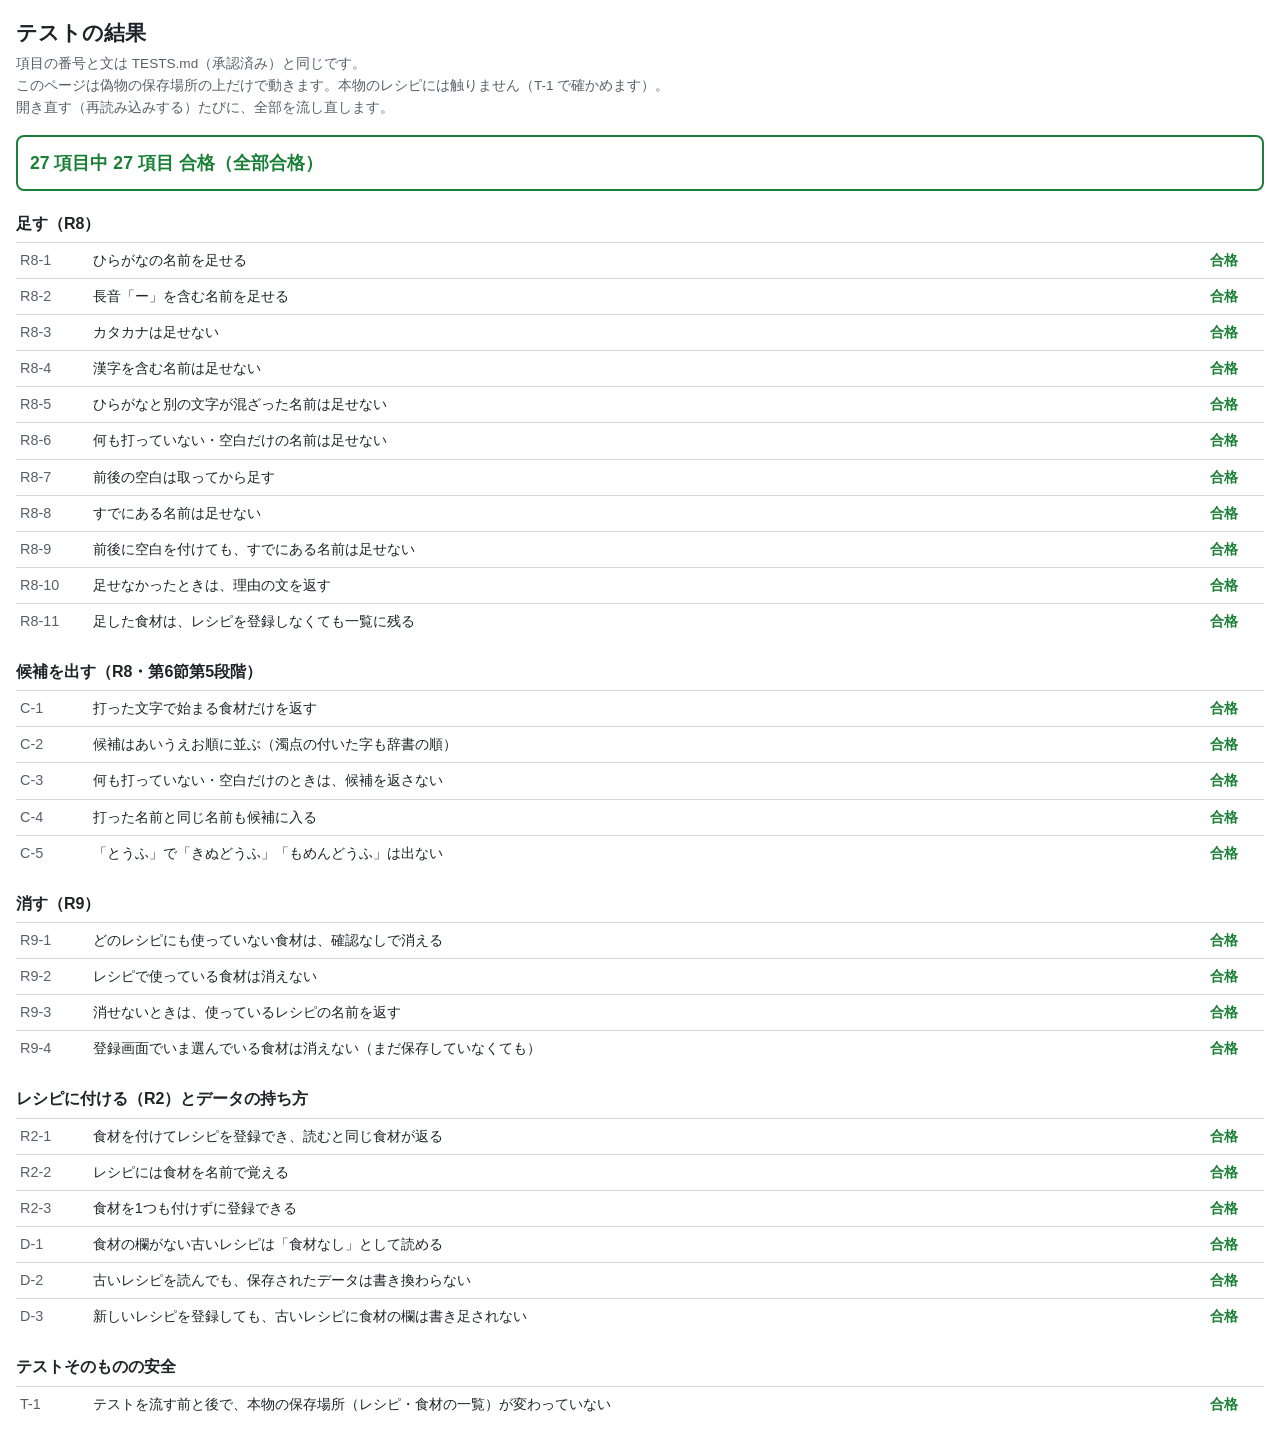
==== tests.html @ 420ade6e "テストを実行可能に整備し、R2,8,9についてテストを実行し、合格した" ====
<!doctype html>
<html lang="ja">
<head>
  <meta charset="utf-8">
  <meta name="viewport" content="width=device-width, initial-scale=1">
  <title>レシピ — テストの結果</title>
  <style>
    :root { --ok: #1a7f37; --ng: #cf222e; --skip: #9a6700; --line: #d0d7de; --sub: #57606a; --bg: #ffffff; --fg: #1f2328; }
    @media (prefers-color-scheme: dark) {
      :root { --ok: #3fb950; --ng: #f85149; --skip: #d29922; --line: #30363d; --sub: #8b949e; --bg: #0d1117; --fg: #e6edf3; }
    }
    body { font-family: -apple-system, "Hiragino Sans", sans-serif; margin: 0; padding: 16px; background: var(--bg); color: var(--fg); line-height: 1.6; }
    h1 { font-size: 1.3rem; margin: 0 0 4px; }
    .note { color: var(--sub); font-size: 0.85rem; margin: 0 0 16px; }
    .summary { font-size: 1.1rem; font-weight: bold; padding: 12px; border-radius: 8px; border: 2px solid; margin-bottom: 20px; }
    .summary.ok { border-color: var(--ok); color: var(--ok); }
    .summary.ng { border-color: var(--ng); color: var(--ng); }
    h2 { font-size: 1rem; margin: 20px 0 6px; }
    table { width: 100%; border-collapse: collapse; font-size: 0.9rem; }
    td { border-top: 1px solid var(--line); padding: 6px 4px; vertical-align: top; }
    td.id { white-space: nowrap; width: 4.5em; color: var(--sub); }
    td.mark { white-space: nowrap; width: 3.5em; font-weight: bold; }
    .pass { color: var(--ok); } .fail { color: var(--ng); } .skip { color: var(--skip); }
    .detail { display: block; color: var(--ng); font-size: 0.8rem; }
  </style>
</head>
<body>
  <h1>テストの結果</h1>
  <p class="note">
    項目の番号と文は TESTS.md（承認済み）と同じです。<br>
    このページは偽物の保存場所の上だけで動きます。本物のレシピには触りません（T-1 で確かめます）。<br>
    開き直す（再読み込みする）たびに、全部を流し直します。
  </p>
  <div id="summary" class="summary"></div>
  <div id="results"></div>

  <script src="storage.js"></script>
  <script src="tests.js"></script>
  <script>
    const results = runAllTests(localStorage);
    const counted = results.filter((r) => r.status !== "skip");
    const passed = counted.filter((r) => r.status === "pass").length;
    const allOk = passed === counted.length;

    const summary = document.getElementById("summary");
    summary.className = "summary " + (allOk ? "ok" : "ng");
    summary.textContent = `${counted.length} 項目中 ${passed} 項目 合格` + (allOk ? "（全部合格）" : "（不合格あり）");

    const MARK = { pass: "合格", fail: "不合格", skip: "未確認" };
    const area = document.getElementById("results");
    let table = null;
    let group = null;
    for (const r of results) {
      if (r.group !== group) {
        group = r.group;
        const h = document.createElement("h2");
        h.textContent = group;
        table = document.createElement("table");
        area.append(h, table);
      }
      const tr = table.insertRow();
      const id = tr.insertCell(); id.className = "id"; id.textContent = r.id;
      const what = tr.insertCell(); what.textContent = r.what;
      if (r.detail) {
        const d = document.createElement("span");
        d.className = "detail";
        d.textContent = r.detail;
        what.append(d);
      }
      const mark = tr.insertCell(); mark.className = "mark " + r.status; mark.textContent = MARK[r.status];
    }
  </script>
</body>
</html>
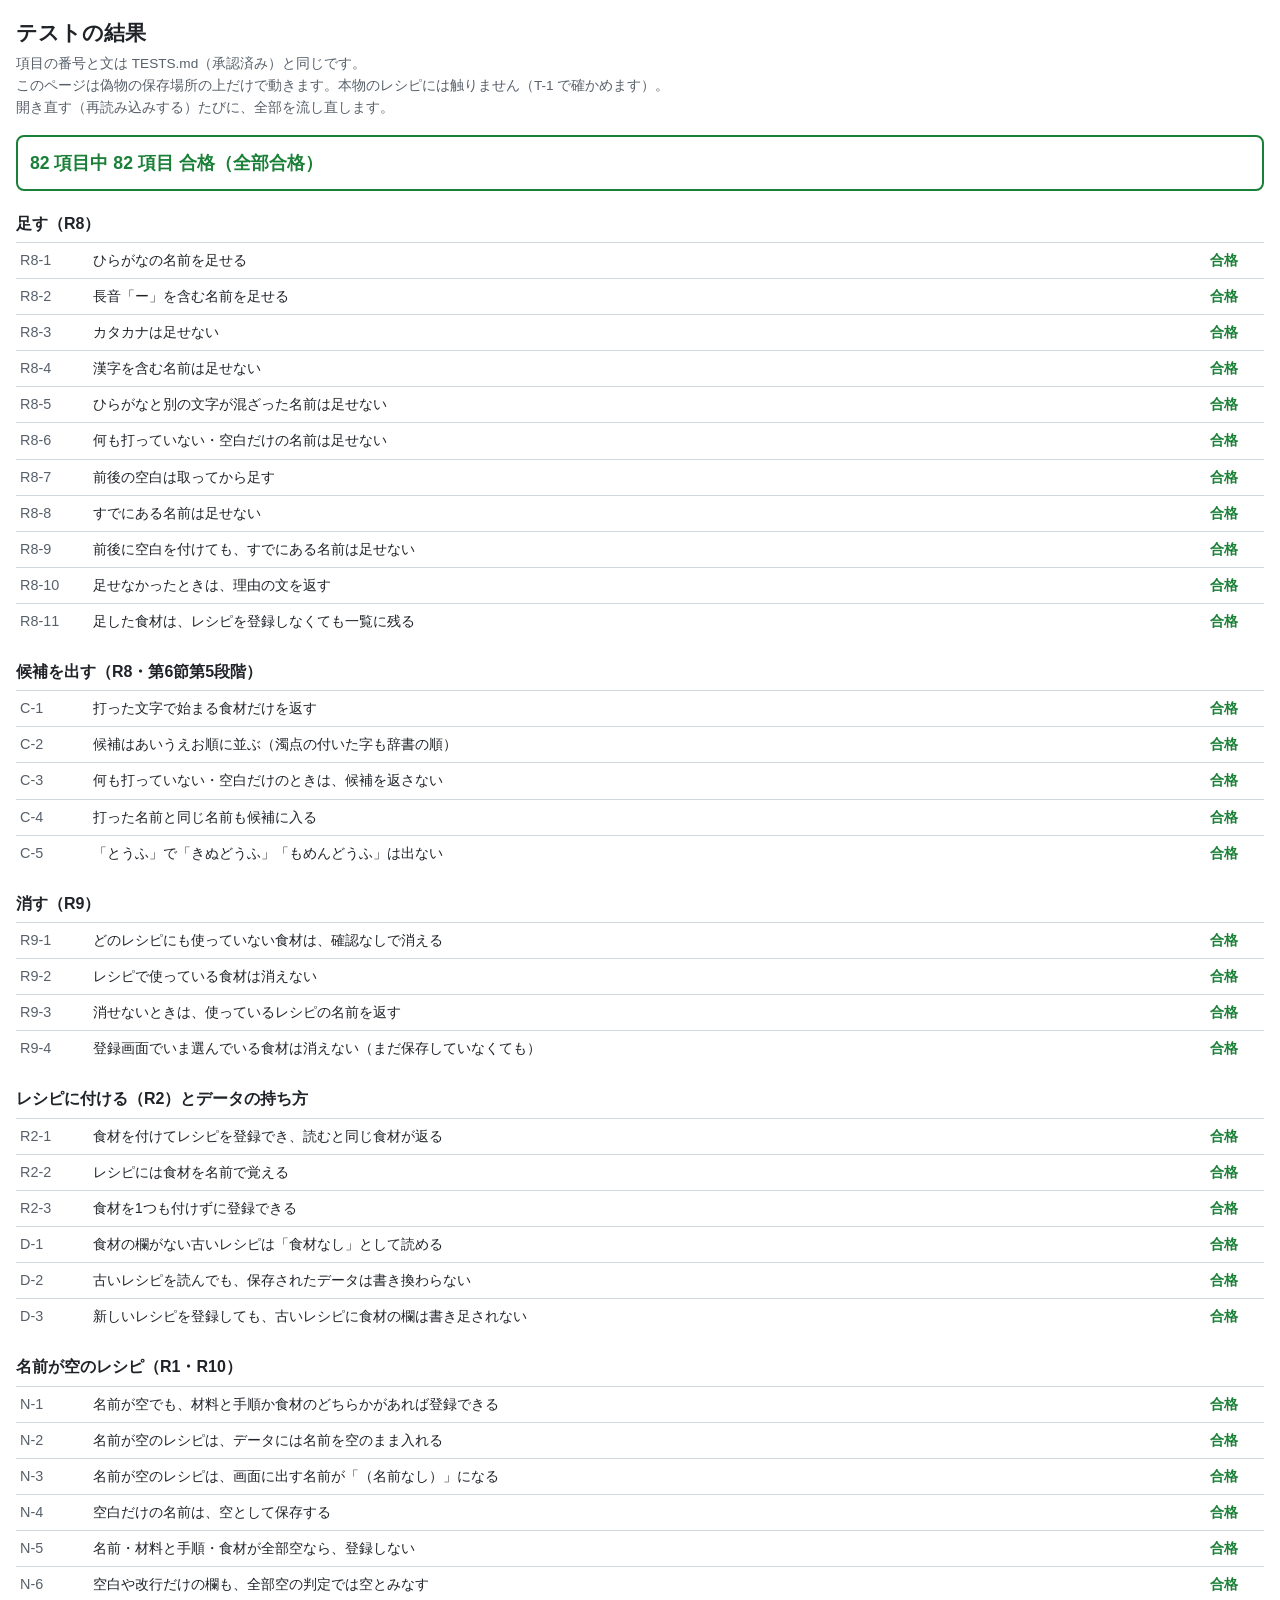
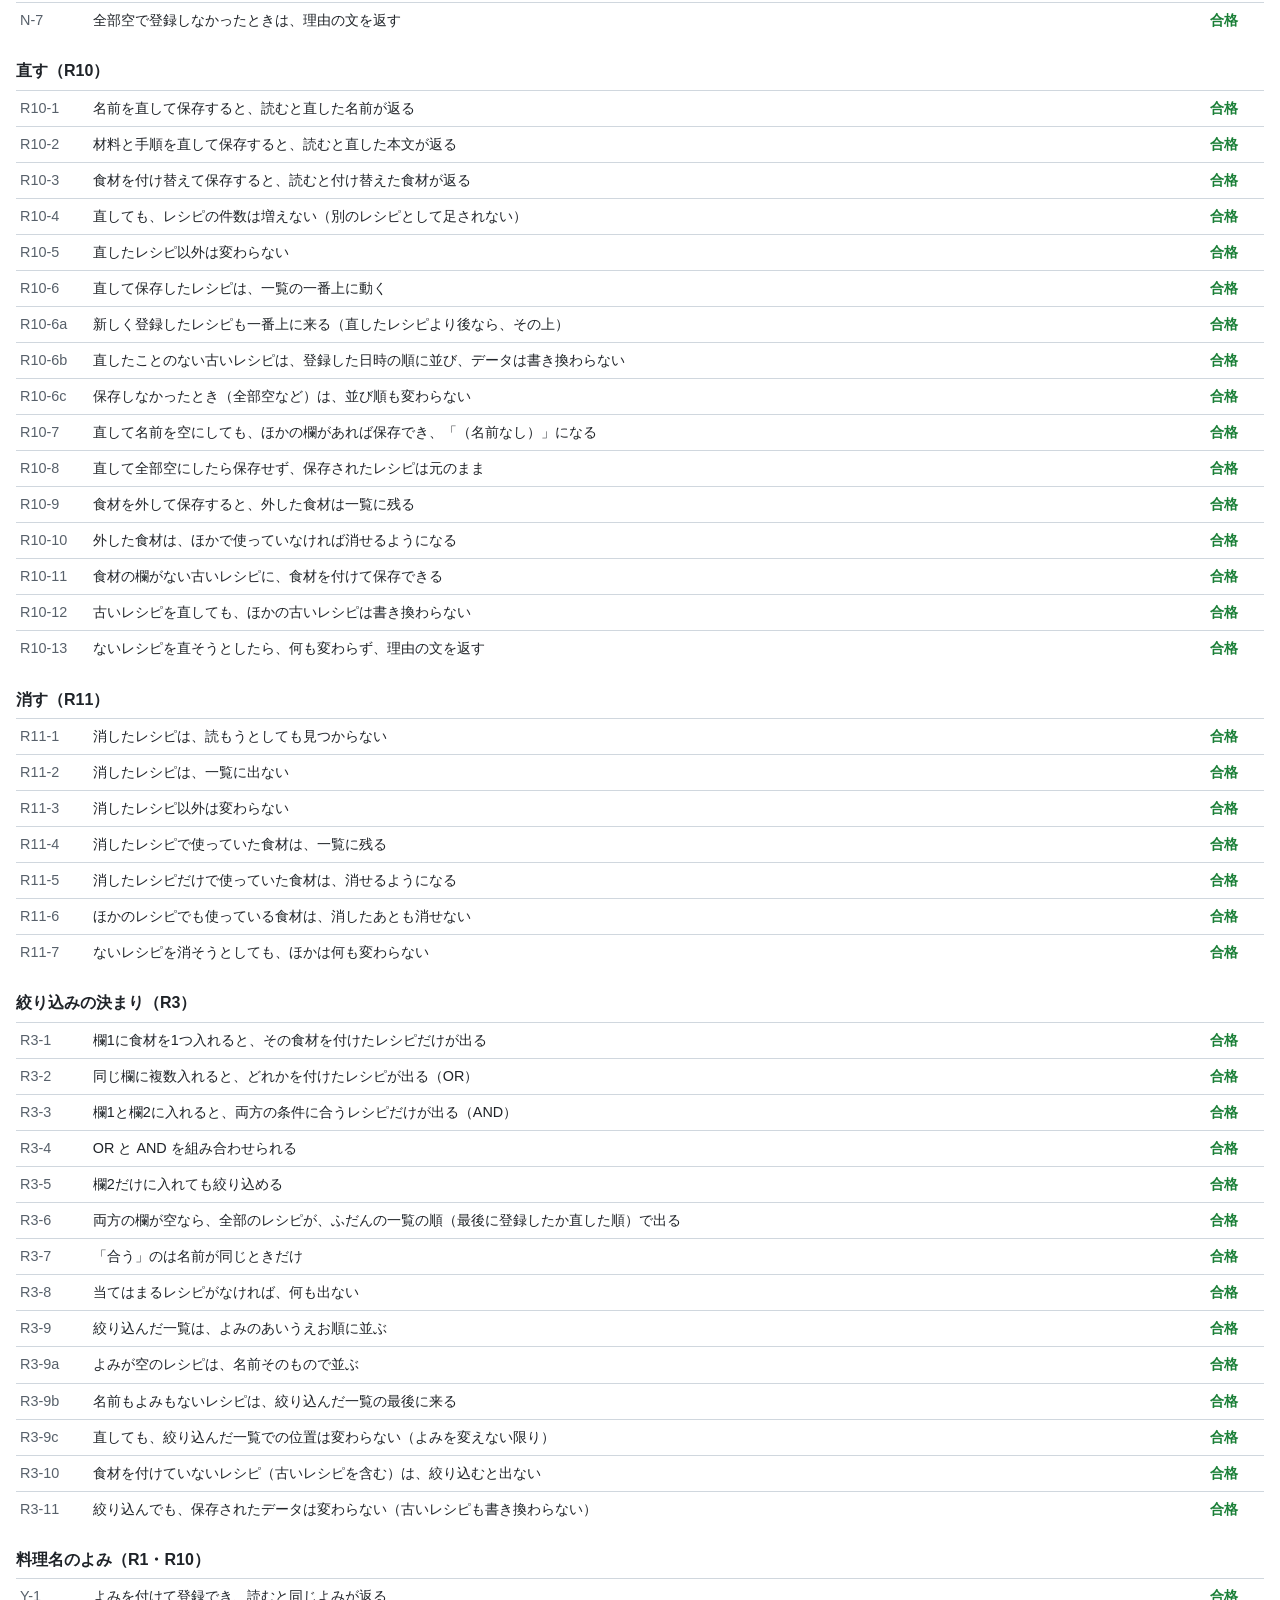
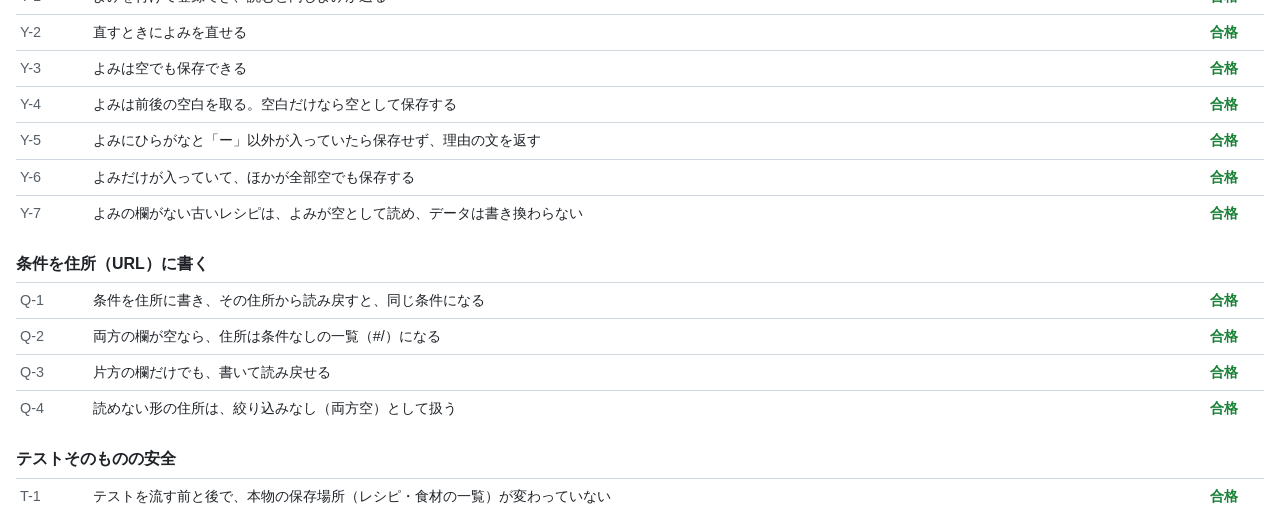
==== commit e5fafd79: "R3として絞り込みの機能を追加した" ====
--- a/tests.html
+++ b/tests.html
@@ -35,6 +35,7 @@
   <div id="results"></div>
 
   <script src="storage.js"></script>
+  <script src="query.js"></script>
   <script src="tests.js"></script>
   <script>
     const results = runAllTests(localStorage);
